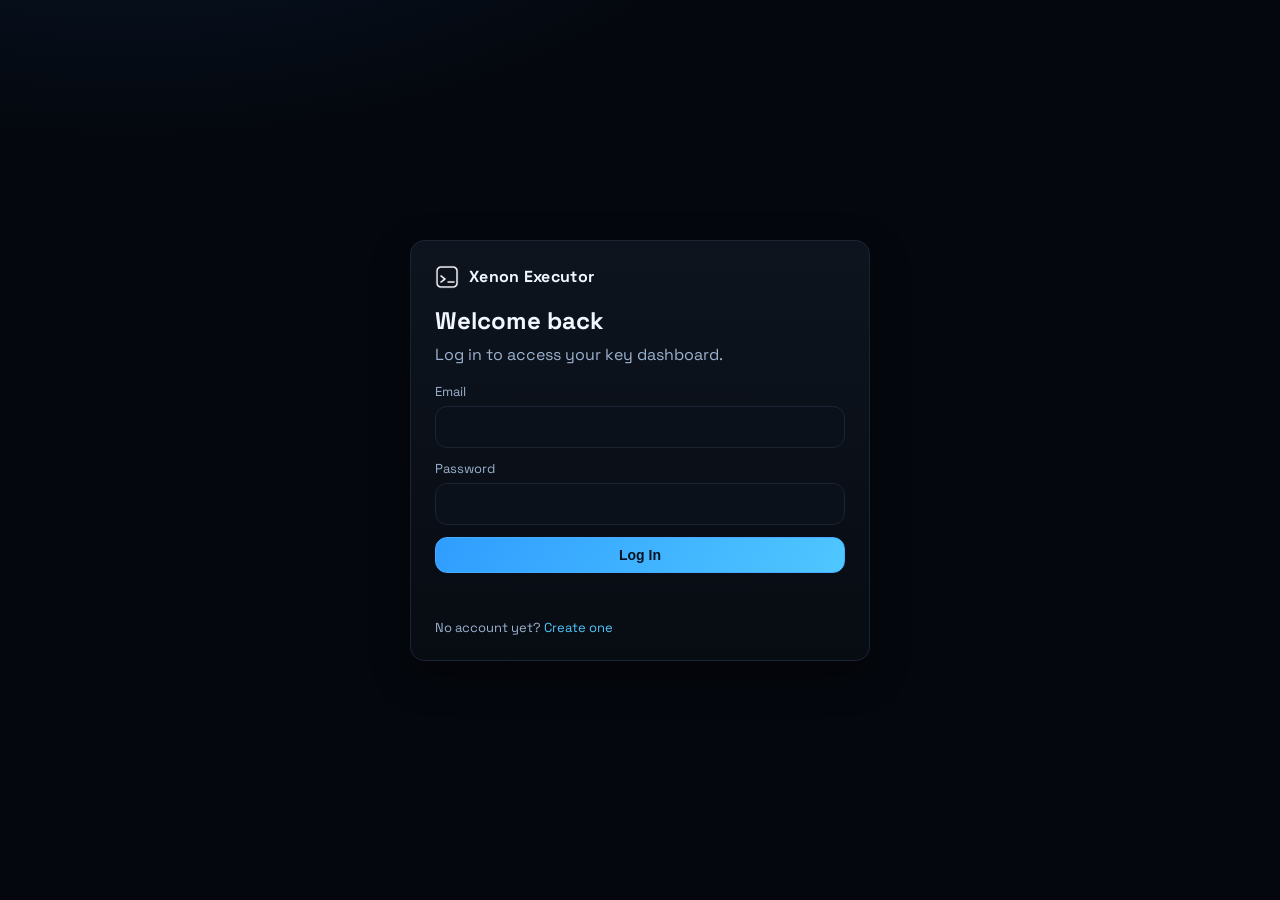
==== login.html @ 037f4787 "Initial commit" ====
<!doctype html>
<html lang="en">
<head>
  <meta charset="utf-8">
  <meta name="viewport" content="width=device-width, initial-scale=1">
  <title>Log In | Xenon</title>
  <link rel="preconnect" href="https://fonts.googleapis.com">
  <link rel="preconnect" href="https://fonts.gstatic.com" crossorigin>
  <link href="https://fonts.googleapis.com/css2?family=Space+Grotesk:wght@400;500;600;700&display=swap" rel="stylesheet">
  <link rel="stylesheet" href="assets/css/site.css">
</head>
<body class="auth-page">
  <div class="bg-orb bg-orb-a"></div>
  <div class="bg-orb bg-orb-b"></div>

  <main class="auth-shell">
    <section class="auth-panel glass">
      <a class="brand auth-brand" href="index.html">
        <img src="assets/img/console.png" alt="Xenon logo">
        <span>Xenon Executor</span>
      </a>
      <h1>Welcome back</h1>
      <p class="auth-sub">Log in to access your key dashboard.</p>

      <form id="loginForm" class="form-stack">
        <label>
          <span>Email</span>
          <input type="email" name="email" autocomplete="email" required>
        </label>
        <label>
          <span>Password</span>
          <input type="password" name="password" autocomplete="current-password" required>
        </label>
        <button type="submit" class="btn primary block">Log In</button>
      </form>

      <p id="formMessage" class="form-message"></p>
      <p class="small-note">No account yet? <a href="register.html">Create one</a></p>
    </section>
  </main>

  <script src="assets/js/api.js"></script>
  <script src="assets/js/auth.js"></script>
</body>
</html>
---- assets/css/site.css ----
:root {
  --bg: #04070d;
  --panel: #0a0f17;
  --panel-2: #0f1621;
  --line: #1a2432;
  --text: #f2f7ff;
  --muted: #9cb2ce;
  --accent: #2f9dff;
  --accent-2: #4fc7ff;
  --ok: #4fe49a;
  --warn: #ffc36b;
  --danger: #ff6b7f;
  --radius: 14px;
}

* {
  box-sizing: border-box;
}

html,
body {
  margin: 0;
  padding: 0;
  min-height: 100%;
  font-family: "Space Grotesk", "Segoe UI", sans-serif;
  color: var(--text);
  background: radial-gradient(1200px 700px at 10% -30%, #0a1c33 0%, var(--bg) 60%);
}

a {
  color: inherit;
  text-decoration: none;
}

.bg-orb {
  position: fixed;
  border-radius: 999px;
  filter: blur(60px);
  pointer-events: none;
  opacity: 0.28;
  z-index: -1;
}

.bg-orb-a {
  width: 420px;
  height: 420px;
  right: -100px;
  top: -120px;
  background: #2e8eff;
}

.bg-orb-b {
  width: 320px;
  height: 320px;
  left: -90px;
  bottom: -80px;
  background: #215997;
}

.topbar {
  position: sticky;
  top: 0;
  z-index: 30;
  display: flex;
  align-items: center;
  justify-content: space-between;
  gap: 16px;
  padding: 12px 24px;
  border-bottom: 1px solid var(--line);
  backdrop-filter: blur(14px);
  background: rgba(4, 7, 13, 0.7);
}

.brand {
  display: inline-flex;
  align-items: center;
  gap: 10px;
  font-weight: 700;
  letter-spacing: 0.3px;
}

.brand img {
  width: 24px;
  height: 24px;
}

.nav-links {
  display: flex;
  align-items: center;
  gap: 22px;
}

.nav-links a {
  color: var(--muted);
  font-size: 14px;
}

.nav-links a:hover {
  color: var(--text);
}

.nav-actions {
  display: flex;
  align-items: center;
  gap: 10px;
}

.btn {
  display: inline-flex;
  align-items: center;
  justify-content: center;
  border: 1px solid transparent;
  border-radius: 12px;
  padding: 10px 14px;
  font-weight: 600;
  font-size: 14px;
  line-height: 1;
  cursor: pointer;
  transition: 140ms ease;
}

.btn.primary {
  background: linear-gradient(120deg, var(--accent), var(--accent-2));
  color: #07111f;
  border-color: #49a9ff;
}

.btn.primary:hover {
  filter: brightness(1.06);
  transform: translateY(-1px);
}

.btn.ghost {
  border-color: var(--line);
  background: rgba(10, 15, 23, 0.9);
  color: var(--text);
}

.btn.ghost:hover {
  border-color: #2b3d54;
  background: rgba(15, 22, 33, 0.95);
}

.btn.big {
  padding: 12px 18px;
}

.btn.block {
  width: 100%;
}

.container {
  width: min(1120px, 94vw);
  margin: 0 auto;
  padding: 28px 0 60px;
}

.hero {
  display: grid;
  grid-template-columns: 1.05fr 0.95fr;
  gap: 32px;
  align-items: stretch;
  margin-top: 20px;
}

.eyebrow {
  color: var(--accent-2);
  letter-spacing: 0.9px;
  font-size: 12px;
  font-weight: 700;
  margin: 0 0 8px;
}

.hero h1 {
  margin: 0;
  font-size: clamp(34px, 6vw, 56px);
  line-height: 1.02;
}

.lead {
  margin: 16px 0 0;
  color: var(--muted);
  font-size: 16px;
  line-height: 1.65;
  max-width: 620px;
}

.hero-cta {
  margin-top: 22px;
  display: flex;
  gap: 10px;
  flex-wrap: wrap;
}

.glass {
  border: 1px solid var(--line);
  border-radius: var(--radius);
  background: linear-gradient(180deg, rgba(15, 22, 33, 0.88), rgba(8, 12, 19, 0.88));
  box-shadow: 0 14px 40px rgba(0, 0, 0, 0.32);
}

.hero-panel {
  padding: 18px 18px 16px;
}

.panel-top {
  display: flex;
  gap: 6px;
  margin-bottom: 12px;
}

.dot {
  width: 8px;
  height: 8px;
  border-radius: 50%;
  background: #2f3f52;
}

.hero-panel h3 {
  margin: 0 0 10px;
  font-size: 20px;
}

.stat-list {
  list-style: none;
  margin: 0;
  padding: 0;
}

.stat-list li {
  display: flex;
  justify-content: space-between;
  align-items: center;
  padding: 11px 0;
  border-top: 1px solid #172131;
}

.stat-list span {
  color: var(--muted);
  font-size: 14px;
}

.ok {
  color: var(--ok);
}

.not-active {
  color: var(--danger);
}

.section {
  margin-top: 58px;
}

.section h2 {
  margin: 0 0 16px;
  font-size: 28px;
}

.grid {
  display: grid;
  gap: 14px;
}

.grid.three {
  grid-template-columns: repeat(3, minmax(0, 1fr));
}

.grid.two {
  grid-template-columns: repeat(2, minmax(0, 1fr));
}

.card {
  border: 1px solid var(--line);
  border-radius: var(--radius);
  background: var(--panel);
  padding: 18px;
}

.card h3 {
  margin: 0 0 8px;
}

.card p {
  margin: 0;
  color: var(--muted);
  line-height: 1.5;
}

.price-card {
  border: 1px solid var(--line);
  border-radius: var(--radius);
  background: var(--panel);
  padding: 20px;
}

.price-card.featured {
  border-color: #347fcc;
  background: linear-gradient(180deg, #101d2e, #0c141f);
}

.pricing-grid {
  display: grid;
  gap: 14px;
  grid-template-columns: repeat(auto-fit, minmax(200px, 1fr));
}

.plan-badge {
  margin: 0 0 8px;
  display: inline-block;
  font-size: 11px;
  font-weight: 700;
  letter-spacing: 0.8px;
  color: #07111f;
  border-radius: 999px;
  background: linear-gradient(120deg, var(--accent), var(--accent-2));
  padding: 4px 10px;
}

.price-card h3 {
  margin: 0;
}

.price {
  margin: 12px 0;
  font-weight: 700;
  font-size: 34px;
}

.price span {
  color: var(--muted);
  font-size: 14px;
  font-weight: 500;
  margin-left: 4px;
}

.price-card ul {
  margin: 0 0 16px;
  padding-left: 18px;
  color: var(--muted);
  line-height: 1.6;
}

.footer {
  padding: 24px;
  text-align: center;
  border-top: 1px solid var(--line);
  color: var(--muted);
  font-size: 13px;
}

.auth-page {
  display: grid;
  place-items: center;
  min-height: 100vh;
  padding: 24px;
}

.auth-shell {
  width: min(460px, 96vw);
}

.auth-panel {
  padding: 24px;
}

.auth-brand {
  margin-bottom: 16px;
}

.auth-panel h1 {
  margin: 0;
}

.auth-sub {
  margin: 8px 0 18px;
  color: var(--muted);
}

.form-stack {
  display: grid;
  gap: 12px;
}

label span {
  display: block;
  margin-bottom: 6px;
  color: var(--muted);
  font-size: 13px;
}

input {
  width: 100%;
  border: 1px solid var(--line);
  border-radius: 12px;
  background: #0b111a;
  color: var(--text);
  padding: 12px;
  outline: none;
  font-size: 14px;
}

input:focus {
  border-color: #2f78c2;
  box-shadow: 0 0 0 3px rgba(47, 157, 255, 0.14);
}

.form-message {
  margin: 12px 0 0;
  font-size: 13px;
  min-height: 18px;
  color: var(--warn);
}

.small-note {
  margin: 16px 0 0;
  color: var(--muted);
  font-size: 13px;
}

.small-note a {
  color: var(--accent-2);
}

.dashboard-page {
  min-height: 100vh;
}

.dashboard-layout {
  display: grid;
  grid-template-columns: 260px 1fr;
  min-height: 100vh;
}

.sidebar {
  margin: 14px;
  padding: 16px;
  display: flex;
  flex-direction: column;
  gap: 18px;
}

.dash-nav {
  display: grid;
  gap: 6px;
}

.dash-nav a {
  padding: 10px 12px;
  border-radius: 10px;
  color: var(--muted);
}

.dash-nav a.active {
  background: #121d2d;
  color: var(--text);
}

.dash-main {
  padding: 22px 22px 26px 6px;
}

.dash-header {
  display: flex;
  justify-content: space-between;
  align-items: center;
  margin-bottom: 16px;
}

.dash-header h1 {
  margin: 0;
}

.user-pill {
  border: 1px solid var(--line);
  border-radius: 999px;
  padding: 8px 12px;
  background: var(--panel);
  color: var(--muted);
}

.tiny-label {
  margin: 0;
  text-transform: uppercase;
  letter-spacing: 0.7px;
  color: var(--muted);
  font-size: 11px;
}

.status {
  margin: 6px 0 10px;
  font-size: 22px;
  font-weight: 700;
}

.status.active {
  color: var(--ok);
}

.status.expired {
  color: var(--danger);
}

.status.pending {
  color: var(--warn);
}

.meta-grid {
  display: grid;
  grid-template-columns: repeat(2, minmax(0, 1fr));
  gap: 12px;
}

.meta-grid p:last-child {
  margin: 4px 0 0;
}

.form-inline {
  display: grid;
  grid-template-columns: 1fr auto;
  gap: 10px;
}

.lead.small {
  margin-top: 8px;
  max-width: 760px;
}

@media (max-width: 980px) {
  .hero {
    grid-template-columns: 1fr;
  }

  .grid.three {
    grid-template-columns: 1fr;
  }

  .grid.two {
    grid-template-columns: 1fr;
  }

  .dashboard-layout {
    grid-template-columns: 1fr;
  }

  .sidebar {
    margin: 14px 14px 0;
  }

  .dash-main {
    padding: 14px;
  }
}

@media (max-width: 760px) {
  .nav-links {
    display: none;
  }

  .topbar {
    padding-inline: 14px;
  }

  .container {
    width: min(1120px, 92vw);
  }
}
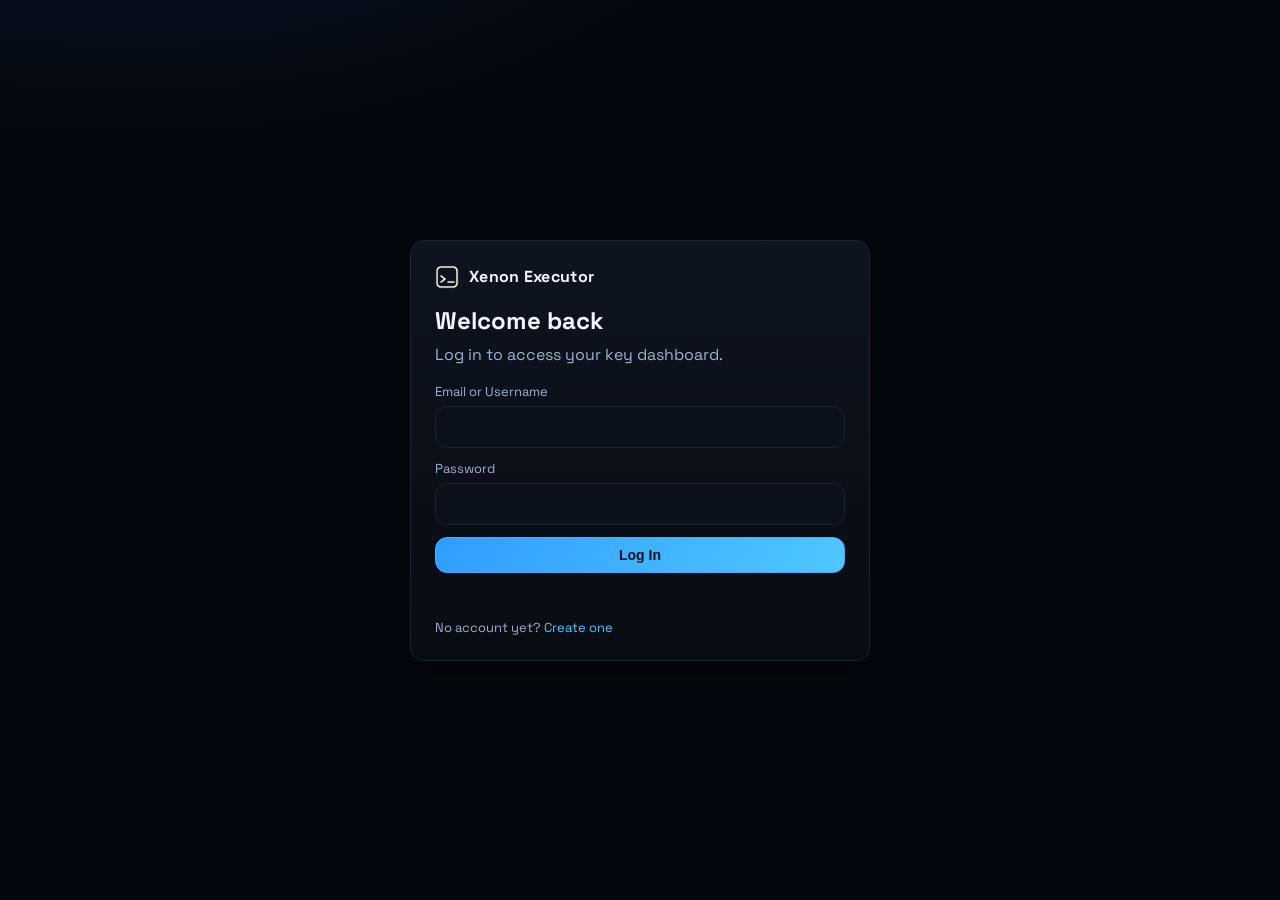
==== commit 6a78dea7: "Update login form label to Email or Username" ====
--- a/login.html
+++ b/login.html
@@ -24,8 +24,8 @@
 
       <form id="loginForm" class="form-stack">
         <label>
-          <span>Email</span>
-          <input type="email" name="email" autocomplete="email" required>
+          <span>Email or Username</span>
+          <input type="text" name="email" autocomplete="username" required>
         </label>
         <label>
           <span>Password</span>
